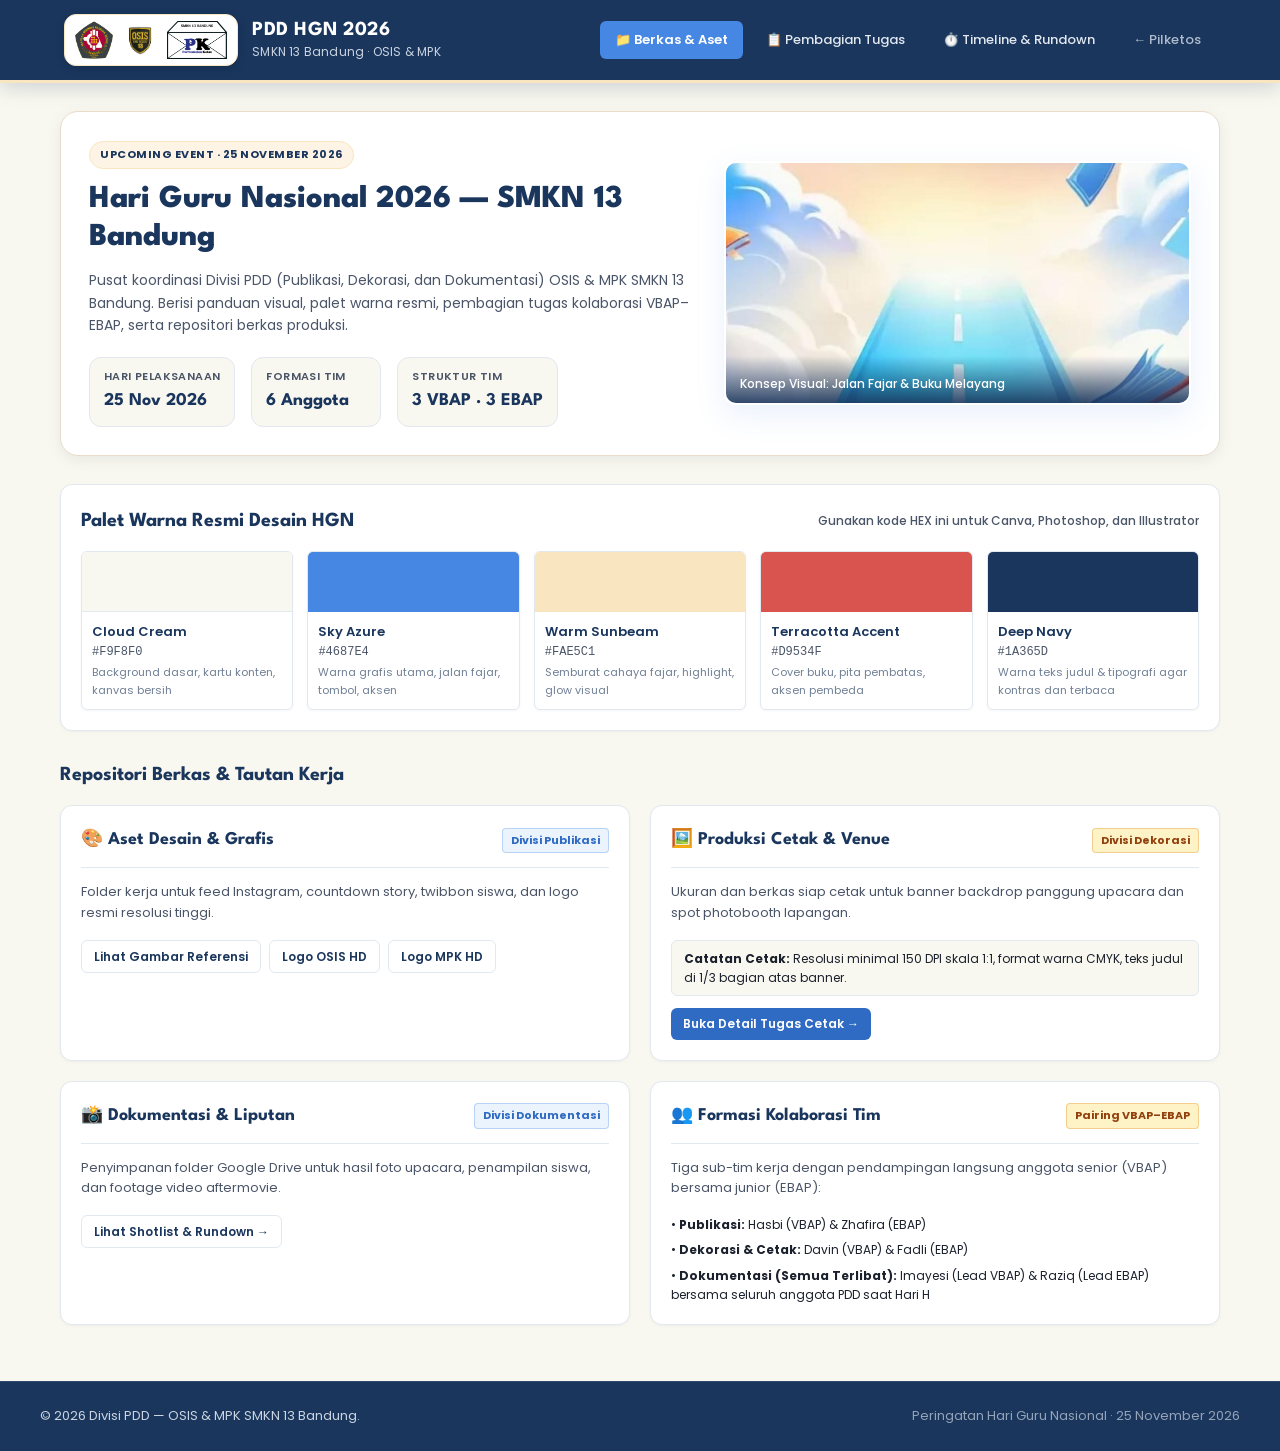
==== hgn/index.html @ 46b8f065 "style: apply mobile-native responsive UI/UX optimizations across all portals" ====
<!DOCTYPE html>
<html lang="id">
<head>
  <meta charset="UTF-8">
  <meta name="viewport" content="width=device-width, initial-scale=1, viewport-fit=cover, interactive-widget=resizes-content">
  <meta name="theme-color" media="(prefers-color-scheme: light)" content="#1A365D">
  <meta name="theme-color" media="(prefers-color-scheme: dark)" content="#1A365D">
  <meta name="apple-mobile-web-app-status-bar-style" content="default">
  <title>Hub Desain & Berkas — PDD HGN 2026 SMKN 13 Bandung</title>
  <link rel="icon" type="image/png" href="assets/logo-mpk.png">
  <link rel="preconnect" href="https://fonts.googleapis.com">
  <link rel="preconnect" href="https://fonts.gstatic.com" crossorigin>
  <link href="https://fonts.googleapis.com/css2?family=League+Spartan:wght@600;700;800&family=Poppins:wght@400;500;600;700&display=swap" rel="stylesheet">
  <link rel="stylesheet" href="style.css">
</head>
<body>

  <!-- Header Nav -->
  <header class="site-header">
    <div class="header-container">
      <a href="index.html" class="brand-wrapper">
        <div class="logo-badge-group">
          <img src="assets/logo-smkn13.png" alt="Logo SMKN 13 Bandung">
          <img src="assets/logo-osis.png" alt="Logo OSIS">
          <img src="assets/logo-mpk.png" alt="Logo MPK">
        </div>
        <div class="brand-info">
          <h1>PDD HGN 2026</h1>
          <div class="subtitle">SMKN 13 Bandung · OSIS & MPK</div>
        </div>
      </a>

      <nav class="main-nav">
        <a href="index.html" class="nav-link active">📁 Berkas & Aset</a>
        <a href="tasks.html" class="nav-link">📋 Pembagian Tugas</a>
        <a href="roadmap.html" class="nav-link">⏱️ Timeline & Rundown</a>
        <a href="../index.html" class="nav-link" style="opacity: 0.75;" title="Kembali ke Portal Pilketos">← Pilketos</a>
      </nav>
    </div>
  </header>

  <!-- Main Content -->
  <main class="main-content">
    
    <!-- Hero Card -->
    <section class="hero-card">
      <div class="hero-text-side">
        <span class="hero-badge">Upcoming Event · 25 November 2026</span>
        <h2>Hari Guru Nasional 2026 — SMKN 13 Bandung</h2>
        <p>
          Pusat koordinasi Divisi PDD (Publikasi, Dekorasi, dan Dokumentasi) OSIS & MPK SMKN 13 Bandung. Berisi panduan visual, palet warna resmi, pembagian tugas kolaborasi VBAP–EBAP, serta repositori berkas produksi.
        </p>

        <div class="hero-stats-row">
          <div class="hero-stat-box">
            <div class="stat-label">Hari Pelaksanaan</div>
            <div class="stat-val">25 Nov 2026</div>
          </div>
          <div class="hero-stat-box">
            <div class="stat-label">Formasi Tim</div>
            <div class="stat-val">6 Anggota</div>
          </div>
          <div class="hero-stat-box">
            <div class="stat-label">Struktur Tim</div>
            <div class="stat-val">3 VBAP · 3 EBAP</div>
          </div>
        </div>
      </div>

      <div class="hero-image-side">
        <img src="assets/hero-reference.jpg" alt="Referensi Desain HGN 2026 — Jalan Fajar & Buku Melayang">
        <div class="hero-image-caption">
          Konsep Visual: Jalan Fajar & Buku Melayang
        </div>
      </div>
    </section>

    <!-- Color Palette Section -->
    <section class="palette-card">
      <div class="section-title">
        <span>Palet Warna Resmi Desain HGN</span>
        <span style="font-size: 12px; font-weight: 500; color: var(--text-muted); font-family: 'Poppins', sans-serif;">Gunakan kode HEX ini untuk Canva, Photoshop, dan Illustrator</span>
      </div>

      <div class="palette-grid">
        <div class="color-swatch-box">
          <div class="color-block" style="background: #F9F8F0; border-bottom: 1px solid #E2E8F0;"></div>
          <div class="color-info">
            <div class="color-name">Cloud Cream</div>
            <div class="color-hex">#F9F8F0</div>
            <div class="color-role">Background dasar, kartu konten, kanvas bersih</div>
          </div>
        </div>

        <div class="color-swatch-box">
          <div class="color-block" style="background: #4687E4;"></div>
          <div class="color-info">
            <div class="color-name">Sky Azure</div>
            <div class="color-hex">#4687E4</div>
            <div class="color-role">Warna grafis utama, jalan fajar, tombol, aksen</div>
          </div>
        </div>

        <div class="color-swatch-box">
          <div class="color-block" style="background: #FAE5C1;"></div>
          <div class="color-info">
            <div class="color-name">Warm Sunbeam</div>
            <div class="color-hex">#FAE5C1</div>
            <div class="color-role">Semburat cahaya fajar, highlight, glow visual</div>
          </div>
        </div>

        <div class="color-swatch-box">
          <div class="color-block" style="background: #D9534F;"></div>
          <div class="color-info">
            <div class="color-name">Terracotta Accent</div>
            <div class="color-hex">#D9534F</div>
            <div class="color-role">Cover buku, pita pembatas, aksen pembeda</div>
          </div>
        </div>

        <div class="color-swatch-box">
          <div class="color-block" style="background: #1A365D;"></div>
          <div class="color-info">
            <div class="color-name">Deep Navy</div>
            <div class="color-hex">#1A365D</div>
            <div class="color-role">Warna teks judul & tipografi agar kontras dan terbaca</div>
          </div>
        </div>
      </div>
    </section>

    <!-- Berkas & Aset Kerja -->
    <div class="section-title">
      <span>Repositori Berkas & Tautan Kerja</span>
    </div>

    <div class="grid-2">
      
      <!-- Card 1 -->
      <div class="card">
        <div class="card-header">
          <h3>🎨 Aset Desain & Grafis</h3>
          <span class="badge-vbap">Divisi Publikasi</span>
        </div>
        <p style="font-size: 13px; color: var(--text-muted); margin-bottom: 16px;">
          Folder kerja untuk feed Instagram, countdown story, twibbon siswa, dan logo resmi resolusi tinggi.
        </p>
        <div style="display: flex; gap: 8px; flex-wrap: wrap;">
          <a href="assets/hero-reference.jpg" target="_blank" class="btn btn-outline btn-sm">Lihat Gambar Referensi</a>
          <a href="assets/logo-osis.png" download class="btn btn-outline btn-sm">Logo OSIS HD</a>
          <a href="assets/logo-mpk.png" download class="btn btn-outline btn-sm">Logo MPK HD</a>
        </div>
      </div>

      <!-- Card 2 -->
      <div class="card">
        <div class="card-header">
          <h3>🖼️ Produksi Cetak & Venue</h3>
          <span class="badge-ebap">Divisi Dekorasi</span>
        </div>
        <p style="font-size: 13px; color: var(--text-muted); margin-bottom: 16px;">
          Ukuran dan berkas siap cetak untuk banner backdrop panggung upacara dan spot photobooth lapangan.
        </p>
        <div style="font-size: 12px; color: var(--text-main); margin-bottom: 12px; background: var(--bg-cream); padding: 8px 12px; border-radius: var(--radius-sm); border: 1px solid var(--border-subtle);">
          <strong>Catatan Cetak:</strong> Resolusi minimal 150 DPI skala 1:1, format warna CMYK, teks judul di 1/3 bagian atas banner.
        </div>
        <a href="tasks.html" class="btn btn-primary btn-sm">Buka Detail Tugas Cetak →</a>
      </div>

      <!-- Card 3 -->
      <div class="card">
        <div class="card-header">
          <h3>📸 Dokumentasi & Liputan</h3>
          <span class="badge-vbap">Divisi Dokumentasi</span>
        </div>
        <p style="font-size: 13px; color: var(--text-muted); margin-bottom: 16px;">
          Penyimpanan folder Google Drive untuk hasil foto upacara, penampilan siswa, dan footage video aftermovie.
        </p>
        <a href="roadmap.html" class="btn btn-outline btn-sm">Lihat Shotlist & Rundown →</a>
      </div>

      <!-- Card 4 -->
      <div class="card">
        <div class="card-header">
          <h3>👥 Formasi Kolaborasi Tim</h3>
          <span class="badge-ebap">Pairing VBAP–EBAP</span>
        </div>
        <p style="font-size: 13px; color: var(--text-muted); margin-bottom: 16px;">
          Tiga sub-tim kerja dengan pendampingan langsung anggota senior (VBAP) bersama junior (EBAP):
        </p>
        <ul style="font-size: 12px; color: var(--text-main); list-style: none; display: flex; flex-direction: column; gap: 6px;">
          <li>• <strong>Publikasi:</strong> Hasbi (VBAP) & Zhafira (EBAP)</li>
          <li>• <strong>Dekorasi & Cetak:</strong> Davin (VBAP) & Fadli (EBAP)</li>
          <li>• <strong>Dokumentasi (Semua Terlibat):</strong> Imayesi (Lead VBAP) & Raziq (Lead EBAP) bersama seluruh anggota PDD saat Hari H</li>
        </ul>
      </div>

    </div>

  </main>

  <!-- Footer -->
  <footer class="site-footer">
    <div class="footer-container">
      <div class="footer-copy">
        © 2026 Divisi PDD — OSIS & MPK SMKN 13 Bandung.
      </div>
      <div>
        Peringatan Hari Guru Nasional · 25 November 2026
      </div>
    </div>
  </footer>

</body>
</html>
---- hgn/style.css ----
/* ============================================================
   PDD HGN 2026 — SMKN 13 BANDUNG
   Design System: Celestial Academia (Cloud Cream, Sky Azure, Warm Sunbeam)
   ============================================================ */

:root {
  --bg-cream: #F9F8F0;
  --bg-card: #FFFFFF;
  --sky-azure: #4687E4;
  --sky-azure-dark: #2F6BC2;
  --sky-azure-light: #EBF3FD;
  --sunbeam: #FAE5C1;
  --sunbeam-soft: #FDF4E5;
  --deep-navy: #1A365D;
  --navy-slate: #243B53;
  --text-main: #1A202C;
  --text-muted: #4A5568;
  --border-subtle: #E2E8F0;
  --border-warm: #EADBCA;
  --terracotta: #D9534F;
  --radius-sm: 6px;
  --radius-md: 12px;
  --radius-lg: 18px;
  --shadow-sm: 0 1px 3px rgba(26, 54, 93, 0.05);
  --shadow-md: 0 4px 16px rgba(26, 54, 93, 0.08);
  --shadow-lg: 0 10px 30px rgba(70, 135, 228, 0.12);
}

html {
  -webkit-tap-highlight-color: transparent;
  -webkit-text-size-adjust: 100%;
}

* {
  box-sizing: border-box;
  margin: 0;
  padding: 0;
}

body {
  font-family: 'Poppins', -apple-system, BlinkMacSystemFont, 'Segoe UI', Roboto, sans-serif;
  background-color: var(--bg-cream);
  color: var(--text-main);
  line-height: 1.6;
  min-height: 100dvh;
  display: flex;
  flex-direction: column;
}

/* Touch & selection defaults */
button, a, [role="button"], .btn, .nav-link {
  touch-action: manipulation;
}

button, [role="button"], .btn, .nav-link, .badge-vbap, .badge-ebap, .status-pill {
  user-select: none;
  -webkit-user-select: none;
  -webkit-touch-callout: none;
}

/* ---------------- Top Navbar ---------------- */
header.site-header {
  background: var(--deep-navy);
  color: #FFFFFF;
  border-bottom: 3px solid var(--sunbeam);
  box-shadow: 0 4px 20px rgba(26, 54, 93, 0.2);
  position: sticky;
  top: 0;
  z-index: 100;
  padding-top: env(safe-area-inset-top, 0px);
}

.header-container {
  max-width: 1200px;
  margin: 0 auto;
  padding: 14px 24px;
  display: flex;
  justify-content: space-between;
  align-items: center;
  gap: 20px;
}

.brand-wrapper {
  display: flex;
  align-items: center;
  gap: 14px;
  text-decoration: none;
  color: inherit;
}

.logo-badge-group {
  display: flex;
  align-items: center;
  gap: 8px;
  background: #FFFFFF;
  padding: 6px 10px;
  border-radius: var(--radius-md);
  border: 1px solid var(--sunbeam);
  box-shadow: 0 2px 8px rgba(0, 0, 0, 0.15);
}

.logo-badge-group img {
  height: 38px;
  width: auto;
  object-fit: contain;
  display: block;
}

.brand-info h1 {
  font-family: 'League Spartan', sans-serif;
  font-size: 20px;
  font-weight: 700;
  line-height: 1.2;
  letter-spacing: 0.5px;
  color: #FFFFFF;
}

.brand-info .subtitle {
  font-size: 12px;
  color: #CBD5E1;
  font-weight: 400;
  letter-spacing: 0.2px;
}

/* Navigation Links */
nav.main-nav {
  display: flex;
  align-items: center;
  gap: 8px;
}

.nav-link {
  color: #E2E8F0;
  text-decoration: none;
  font-size: 13px;
  font-weight: 500;
  padding: 8px 14px;
  border-radius: var(--radius-sm);
  transition: all 0.2s ease;
  display: inline-flex;
  align-items: center;
  gap: 6px;
  border: 1px solid transparent;
}

.nav-link:hover {
  background: rgba(255, 255, 255, 0.12);
  color: #FFFFFF;
  border-color: rgba(255, 255, 255, 0.2);
}

.nav-link.active {
  background: var(--sky-azure);
  color: #FFFFFF;
  font-weight: 600;
}

/* ---------------- Layout & Container ---------------- */
main.main-content {
  max-width: 1200px;
  width: 100%;
  margin: 28px auto;
  padding: 0 20px;
  flex: 1;
}

/* ---------------- Hero Section ---------------- */
.hero-card {
  background: var(--bg-card);
  border: 1px solid var(--border-warm);
  border-radius: var(--radius-lg);
  padding: 28px;
  box-shadow: var(--shadow-md);
  margin-bottom: 28px;
  display: grid;
  grid-template-columns: 1.3fr 1fr;
  gap: 28px;
  align-items: center;
}

.hero-text-side h2 {
  font-family: 'League Spartan', sans-serif;
  font-size: 32px;
  font-weight: 800;
  color: var(--deep-navy);
  line-height: 1.2;
  margin-bottom: 12px;
}

.hero-badge {
  display: inline-block;
  background: var(--sunbeam-soft);
  color: var(--deep-navy);
  border: 1px solid var(--sunbeam);
  font-size: 11px;
  font-weight: 700;
  letter-spacing: 0.5px;
  text-transform: uppercase;
  padding: 4px 10px;
  border-radius: 999px;
  margin-bottom: 12px;
}

.hero-text-side p {
  color: var(--text-muted);
  font-size: 14px;
  line-height: 1.6;
  margin-bottom: 20px;
}

.hero-stats-row {
  display: flex;
  gap: 16px;
  flex-wrap: wrap;
}

.hero-stat-box {
  background: var(--bg-cream);
  border: 1px solid var(--border-subtle);
  border-radius: var(--radius-md);
  padding: 10px 14px;
  min-width: 130px;
}

.hero-stat-box .stat-label {
  font-size: 11px;
  color: var(--text-muted);
  text-transform: uppercase;
  letter-spacing: 0.4px;
  font-weight: 600;
}

.hero-stat-box .stat-val {
  font-family: 'League Spartan', sans-serif;
  font-size: 18px;
  font-weight: 700;
  color: var(--deep-navy);
  margin-top: 2px;
}

.hero-image-side {
  position: relative;
  border-radius: var(--radius-md);
  overflow: hidden;
  box-shadow: var(--shadow-lg);
  border: 2px solid #FFFFFF;
  background: #EBF3FD;
}

.hero-image-side img {
  width: 100%;
  height: 240px;
  object-fit: cover;
  display: block;
  transition: transform 0.4s ease;
}

.hero-image-side:hover img {
  transform: scale(1.03);
}

.hero-image-caption {
  position: absolute;
  bottom: 0;
  left: 0;
  right: 0;
  background: linear-gradient(to top, rgba(26, 54, 93, 0.9), transparent);
  color: #FFFFFF;
  padding: 18px 14px 10px;
  font-size: 12px;
  font-weight: 500;
}

/* ---------------- Palette Bar ---------------- */
.palette-card {
  background: var(--bg-card);
  border: 1px solid var(--border-subtle);
  border-radius: var(--radius-md);
  padding: 20px;
  margin-bottom: 28px;
  box-shadow: var(--shadow-sm);
}

.section-title {
  font-family: 'League Spartan', sans-serif;
  font-size: 20px;
  font-weight: 700;
  color: var(--deep-navy);
  margin-bottom: 14px;
  display: flex;
  align-items: center;
  justify-content: space-between;
}

.palette-grid {
  display: grid;
  grid-template-columns: repeat(auto-fit, minmax(200px, 1fr));
  gap: 14px;
}

.color-swatch-box {
  border-radius: var(--radius-sm);
  overflow: hidden;
  border: 1px solid var(--border-subtle);
  background: #FFFFFF;
  box-shadow: 0 1px 3px rgba(0,0,0,0.04);
}

.color-block {
  height: 60px;
  width: 100%;
}

.color-info {
  padding: 10px;
}

.color-name {
  font-size: 13px;
  font-weight: 600;
  color: var(--deep-navy);
}

.color-hex {
  font-family: monospace;
  font-size: 12px;
  color: var(--text-muted);
}

.color-role {
  font-size: 11px;
  color: #718096;
  margin-top: 2px;
}

/* ---------------- Content Grids ---------------- */
.grid-2 {
  display: grid;
  grid-template-columns: 1fr 1fr;
  gap: 20px;
  margin-bottom: 28px;
}

.grid-3 {
  display: grid;
  grid-template-columns: repeat(3, 1fr);
  gap: 20px;
  margin-bottom: 28px;
}

.card {
  background: var(--bg-card);
  border: 1px solid var(--border-subtle);
  border-radius: var(--radius-md);
  padding: 20px;
  box-shadow: var(--shadow-sm);
}

.card-header {
  border-bottom: 1px solid var(--border-subtle);
  padding-bottom: 12px;
  margin-bottom: 14px;
  display: flex;
  align-items: center;
  justify-content: space-between;
}

.card-header h3 {
  font-family: 'League Spartan', sans-serif;
  font-size: 18px;
  font-weight: 700;
  color: var(--deep-navy);
}

/* Pairing Badges */
.badge-vbap {
  background: var(--sky-azure-light);
  color: var(--sky-azure-dark);
  font-size: 11px;
  font-weight: 700;
  padding: 3px 8px;
  border-radius: 4px;
  border: 1px solid rgba(70, 135, 228, 0.3);
}

.badge-ebap {
  background: #FEF3C7;
  color: #92400E;
  font-size: 11px;
  font-weight: 700;
  padding: 3px 8px;
  border-radius: 4px;
  border: 1px solid rgba(217, 119, 6, 0.3);
}

/* ---------------- Tables (Tasks & Schedule) ---------------- */
.table-container {
  background: var(--bg-card);
  border: 1px solid var(--border-subtle);
  border-radius: var(--radius-md);
  overflow-x: auto;
  -webkit-overflow-scrolling: touch;
  overscroll-behavior-x: contain;
  box-shadow: var(--shadow-sm);
  margin-bottom: 28px;
}

table.data-table {
  width: 100%;
  border-collapse: collapse;
  text-align: left;
  font-size: 13px;
}

table.data-table th {
  background: var(--deep-navy);
  color: #FFFFFF;
  font-family: 'League Spartan', sans-serif;
  font-size: 13px;
  font-weight: 700;
  padding: 12px 16px;
  letter-spacing: 0.5px;
  white-space: nowrap;
}

table.data-table td {
  padding: 12px 16px;
  border-bottom: 1px solid var(--border-subtle);
  vertical-align: middle;
}

table.data-table tr:last-child td {
  border-bottom: none;
}

/* Status Badges */
.status-pill {
  display: inline-block;
  padding: 3px 10px;
  border-radius: 999px;
  font-size: 11px;
  font-weight: 600;
  text-align: center;
  white-space: nowrap;
}

.status-todo {
  background: #F1F5F9;
  color: #475569;
  border: 1px solid #CBD5E1;
}

.status-upcoming {
  background: #FEF3C7;
  color: #92400E;
  border: 1px solid #FDE68A;
}

.status-progress {
  background: #EBF3FD;
  color: #1E40AF;
  border: 1px solid #BFDBFE;
}

.status-done {
  background: #DEF7EC;
  color: #03543F;
  border: 1px solid #BCF0DA;
}

/* ---------------- Action Buttons ---------------- */
.btn {
  display: inline-flex;
  align-items: center;
  justify-content: center;
  gap: 8px;
  font-size: 13px;
  font-weight: 600;
  padding: 10px 18px;
  min-height: 40px;
  border-radius: var(--radius-sm);
  text-decoration: none;
  cursor: pointer;
  transition: transform 120ms ease-out, background 120ms ease-out, opacity 120ms ease-out;
  border: none;
}

.btn:active {
  transform: scale(0.97);
  opacity: 0.9;
}

.btn-primary {
  background: var(--sky-azure-dark);
  color: #FFFFFF;
}

.btn-outline {
  background: transparent;
  color: var(--deep-navy);
  border: 1px solid var(--border-subtle);
}

.btn-sm {
  padding: 6px 12px;
  min-height: 32px;
  font-size: 12px;
}

/* ---------------- Hover Capabilities (Fine Pointer Only) ---------------- */
@media (hover: hover) and (pointer: fine) {
  .nav-link:hover {
    background: rgba(255, 255, 255, 0.12);
    color: #FFFFFF;
    border-color: rgba(255, 255, 255, 0.2);
  }
  .btn-primary:hover {
    background: #1E4F98;
  }
  .btn-outline:hover {
    background: var(--bg-cream);
    border-color: var(--navy-slate);
  }
  .hero-image-side:hover img {
    transform: scale(1.03);
  }
  table.data-table tr:hover {
    background-color: #F8FAFC;
  }
}

/* ---------------- Footer ---------------- */
footer.site-footer {
  background: var(--deep-navy);
  color: #94A3B8;
  padding: 24px 20px;
  padding-bottom: max(24px, calc(24px + env(safe-area-inset-bottom, 0px)));
  font-size: 13px;
  margin-top: auto;
  border-top: 1px solid rgba(255, 255, 255, 0.1);
}

.footer-container {
  max-width: 1200px;
  margin: 0 auto;
  display: flex;
  justify-content: space-between;
  align-items: center;
  flex-wrap: wrap;
  gap: 16px;
}

.footer-copy {
  color: #CBD5E1;
}

/* Responsive Media Queries */
@media (max-width: 900px) {
  .hero-card {
    grid-template-columns: 1fr;
    gap: 20px;
  }
  .grid-2, .grid-3 {
    grid-template-columns: 1fr;
  }
  .header-container {
    flex-direction: column;
    align-items: flex-start;
  }
  nav.main-nav {
    width: 100%;
    overflow-x: auto;
    padding-bottom: 4px;
  }
}
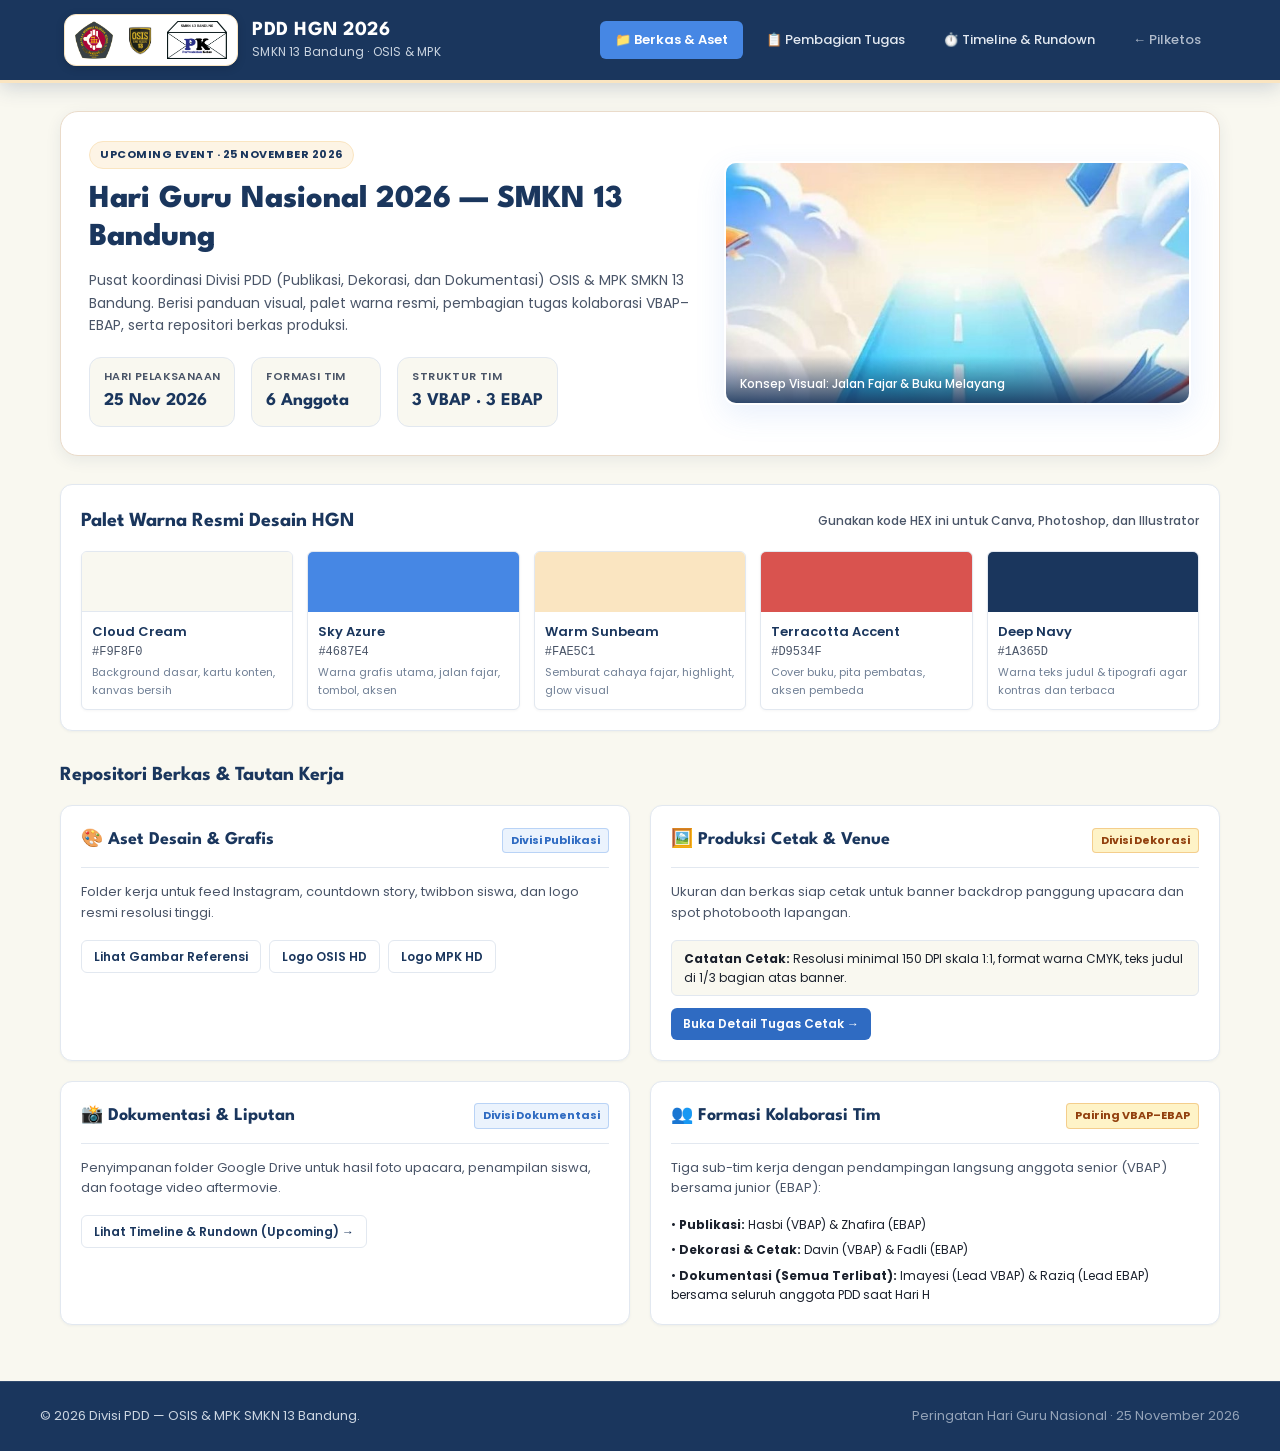
==== commit aedb86ee: "feat(hgn): set Timeline & Rundown page to Upcoming status without public spill" ====
--- a/hgn/index.html
+++ b/hgn/index.html
@@ -177,7 +177,7 @@
         <p style="font-size: 13px; color: var(--text-muted); margin-bottom: 16px;">
           Penyimpanan folder Google Drive untuk hasil foto upacara, penampilan siswa, dan footage video aftermovie.
         </p>
-        <a href="roadmap.html" class="btn btn-outline btn-sm">Lihat Shotlist & Rundown →</a>
+        <a href="roadmap.html" class="btn btn-outline btn-sm">Lihat Timeline & Rundown (Upcoming) →</a>
       </div>
 
       <!-- Card 4 -->
--- a/hgn/style.css
+++ b/hgn/style.css
@@ -136,17 +136,18 @@
   font-weight: 500;
   padding: 8px 14px;
   border-radius: var(--radius-sm);
-  transition: all 0.2s ease;
+  transition: transform 120ms ease-out, background 120ms ease-out, color 120ms ease-out;
   display: inline-flex;
   align-items: center;
   gap: 6px;
   border: 1px solid transparent;
-}
-
-.nav-link:hover {
-  background: rgba(255, 255, 255, 0.12);
-  color: #FFFFFF;
-  border-color: rgba(255, 255, 255, 0.2);
+  white-space: nowrap;
+  flex-shrink: 0;
+}
+
+.nav-link:active {
+  transform: scale(0.96);
+  opacity: 0.9;
 }
 
 .nav-link.active {
@@ -563,13 +564,79 @@
   .grid-2, .grid-3 {
     grid-template-columns: 1fr;
   }
+}
+
+@media (max-width: 768px) {
+  header.site-header {
+    border-bottom-width: 2px;
+  }
+
   .header-container {
+    padding: 8px 12px 6px 12px;
+    gap: 8px;
     flex-direction: column;
-    align-items: flex-start;
-  }
+    align-items: stretch;
+  }
+
+  .brand-wrapper {
+    gap: 8px;
+  }
+
+  .logo-badge-group {
+    padding: 2px 6px;
+    border-radius: 7px;
+    gap: 5px;
+  }
+
+  .logo-badge-group img {
+    height: 22px;
+  }
+
+  .brand-info h1 {
+    font-size: 14.5px;
+    line-height: 1.15;
+  }
+
+  .brand-info .subtitle {
+    font-size: 10.5px;
+    line-height: 1.1;
+  }
+
   nav.main-nav {
     width: 100%;
+    display: flex;
+    flex-wrap: nowrap;
     overflow-x: auto;
-    padding-bottom: 4px;
-  }
-}
+    gap: 5px;
+    padding: 0 0 2px 0;
+    -webkit-overflow-scrolling: touch;
+    overscroll-behavior-x: contain;
+    scrollbar-width: none;
+  }
+
+  nav.main-nav::-webkit-scrollbar {
+    display: none;
+  }
+
+  .nav-link {
+    font-size: 11px;
+    padding: 5px 10px;
+    border-radius: 999px;
+    background: rgba(255, 255, 255, 0.08);
+    gap: 4px;
+    min-height: 28px;
+    line-height: 1;
+    white-space: nowrap;
+    flex-shrink: 0;
+  }
+
+  .nav-link.active {
+    background: var(--sky-azure);
+    box-shadow: 0 1px 4px rgba(70, 135, 228, 0.4);
+  }
+
+  main.main-content {
+    margin: 14px auto;
+    padding: 0 12px;
+  }
+}
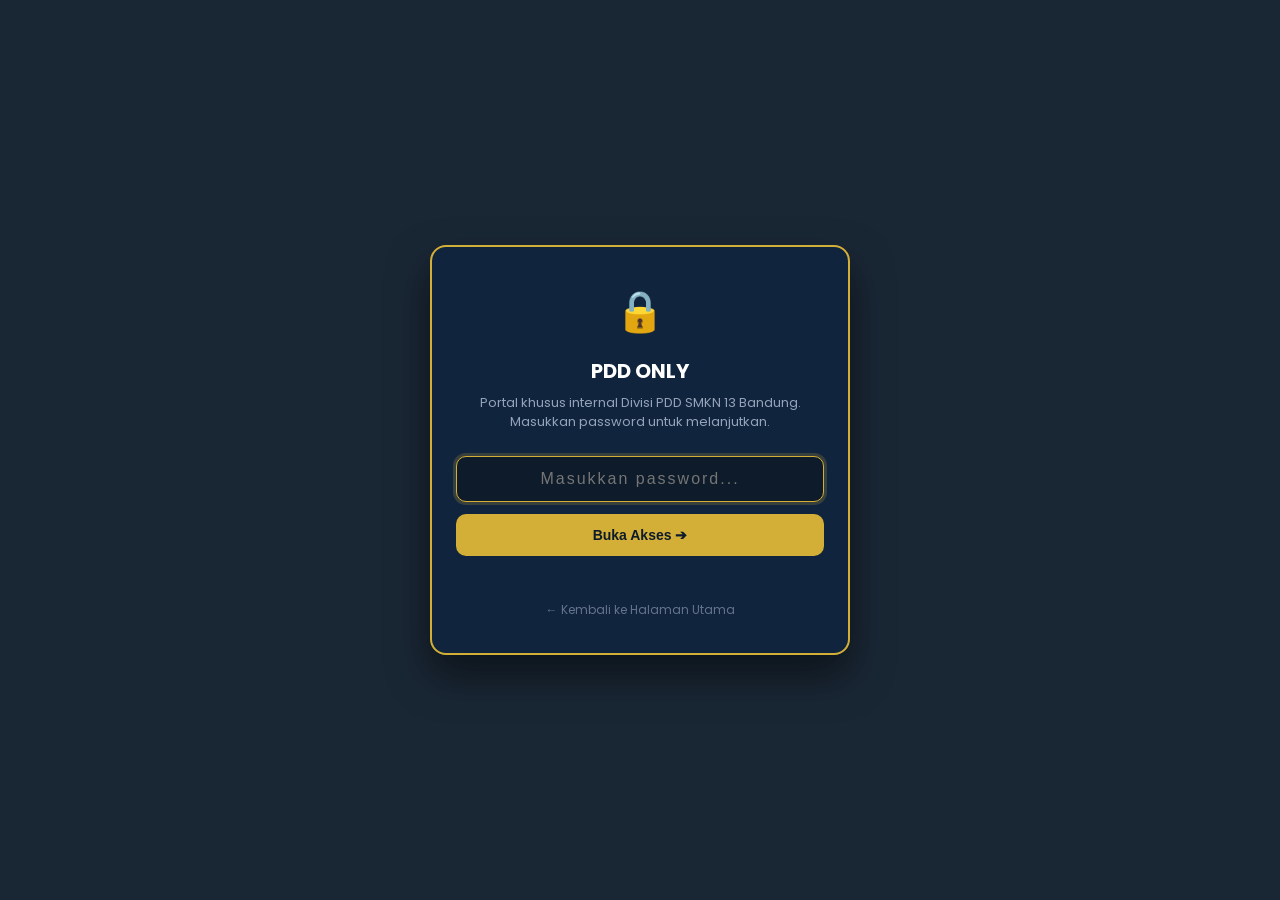
==== commit 7a5f36e8: "feat: update landing copy to 'hi there / pdd only ya gais hahay' and implement tamper-resistant pass" ====
--- a/hgn/index.html
+++ b/hgn/index.html
@@ -12,6 +12,12 @@
   <link rel="preconnect" href="https://fonts.gstatic.com" crossorigin>
   <link href="https://fonts.googleapis.com/css2?family=League+Spartan:wght@600;700;800&family=Poppins:wght@400;500;600;700&display=swap" rel="stylesheet">
   <link rel="stylesheet" href="style.css">
+  <script src="../pdd-security.js"></script>
+  <script>
+    if (window.PDDSecurity) {
+      window.PDDSecurity.enforceGate({ homeUrl: '../index.html' });
+    }
+  </script>
 </head>
 <body>
 
